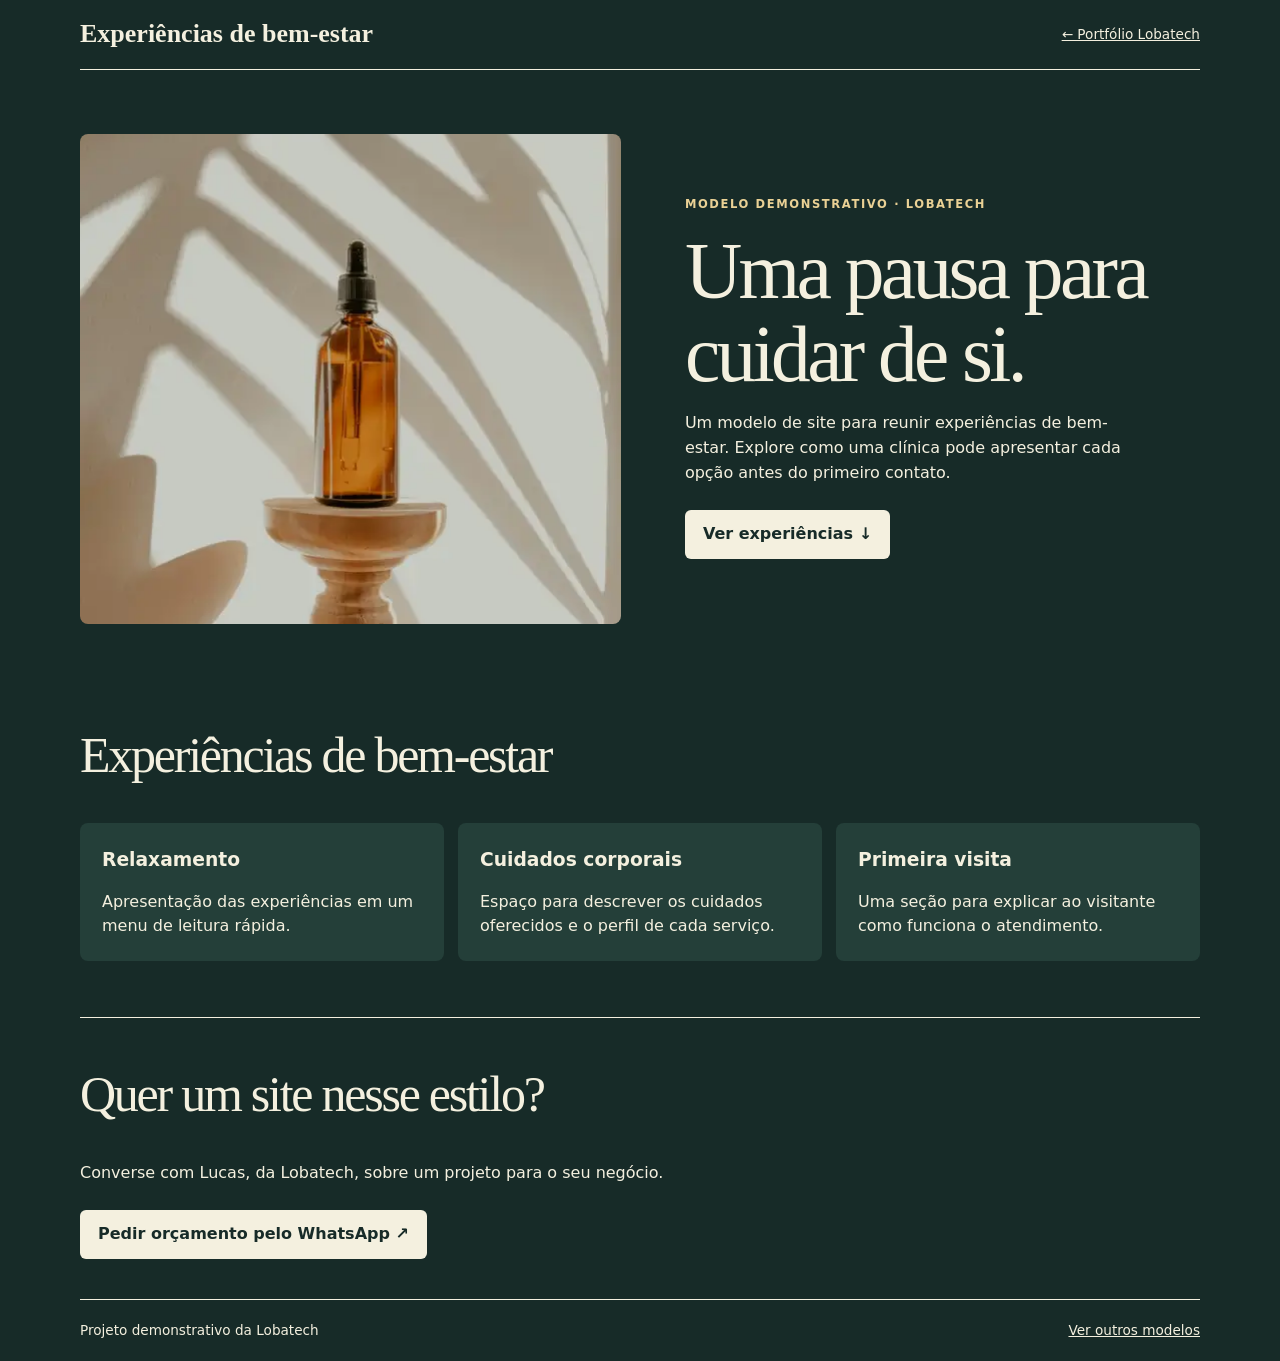
==== projetos/clinica-de-estetica.html @ 90ce18e4 "Substitui as três prévias por modelos demonstrativos da Lobatech" ====
<!doctype html>
<html lang="pt-BR"><head><meta charset="utf-8"><meta name="viewport" content="width=device-width,initial-scale=1"><title>Site para Clínica de Estética · Portfólio Lobatech</title><meta name="description" content="Um modelo de site para reunir experiências de bem-estar. Explore como uma clínica pode apresentar cada opção antes do primeiro contato."><link rel="stylesheet" href="modelos.css"></head>
<body class="clinica"><header><strong class="identity">Experiências de bem-estar</strong><a class="back" href="../#portfolio">← Portfólio Lobatech</a></header>
<main><section class="hero"><div><span class="eyebrow">Modelo demonstrativo · Lobatech</span><h1>Uma pausa para cuidar de si.</h1><p>Um modelo de site para reunir experiências de bem-estar. Explore como uma clínica pode apresentar cada opção antes do primeiro contato.</p><a class="cta" href="#servicos">Ver experiências ↓</a></div><img src="../assets/editorial-clinica.webp" width="540" height="600" alt=""></section>
<section id="servicos"><h2>Experiências de bem-estar</h2><div class="grid"><article><h3>Relaxamento</h3><p>Apresentação das experiências em um menu de leitura rápida.</p></article><article><h3>Cuidados corporais</h3><p>Espaço para descrever os cuidados oferecidos e o perfil de cada serviço.</p></article><article><h3>Primeira visita</h3><p>Uma seção para explicar ao visitante como funciona o atendimento.</p></article></div></section>
<section class="contact"><h2>Quer um site nesse estilo?</h2><p>Converse com Lucas, da Lobatech, sobre um projeto para o seu negócio.</p><a class="cta" href="https://wa.me/5547920002728?text=Ol%C3%A1%2C%20Lucas%21%20Vi%20o%20modelo%20Site%20para%20Cl%C3%ADnica%20de%20Est%C3%A9tica%20no%20portf%C3%B3lio%20da%20Lobatech%20e%20gostaria%20de%20pedir%20um%20or%C3%A7amento.">Pedir orçamento pelo WhatsApp ↗</a></section></main><footer>Projeto demonstrativo da Lobatech<a href="../#portfolio">Ver outros modelos</a></footer></body></html>
---- projetos/modelos.css ----
*{box-sizing:border-box}html{scroll-behavior:smooth}body{margin:0;background:var(--paper);color:var(--ink);font:16px/1.55 system-ui,sans-serif}.facial{--paper:#faf6ef;--ink:#332c26;--accent:#794339;--panel:#eee4d8}.clinica{--paper:#172b28;--ink:#f4f0df;--accent:#ead195;--panel:#243f39}.avancada{--paper:#f7f6fa;--ink:#302736;--accent:#72567d;--panel:#e9e3ed}a{color:inherit}a:focus-visible{outline:3px solid var(--accent);outline-offset:4px}header,main,footer{width:min(1120px,92%);margin:auto}header,footer{display:flex;align-items:center;justify-content:space-between;gap:16px;padding:20px 0}header{border-bottom:1px solid currentColor}.identity{font:600 clamp(18px,2.4vw,26px)/1.1 Georgia,serif}.back{font-size:.85rem}.hero{display:grid;grid-template-columns:1.05fr 1fr;gap:clamp(20px,5vw,70px);align-items:center;padding:clamp(28px,5vw,72px) 0}.hero img{width:100%;height:clamp(280px,42vw,490px);object-fit:cover;border-radius:64% 64% 8px 8px}.clinica .hero img{border-radius:8px;order:-1}.avancada .hero img{border-radius:100px 4px 100px 4px}.eyebrow{letter-spacing:.14em;text-transform:uppercase;font-size:.72rem;font-weight:bold;color:var(--accent)}h1,h2{font-family:Georgia,serif;font-weight:500;letter-spacing:-.045em;line-height:1.04}h1{font-size:clamp(46px,6.2vw,84px);margin:15px 0}h2{font-size:clamp(32px,4vw,50px)}.hero p{max-width:45ch}.cta{display:inline-block;padding:12px 18px;margin:.5rem 0;border-radius:6px;background:var(--ink);color:var(--paper);text-decoration:none;font-weight:650}.grid{display:grid;grid-template-columns:repeat(3,1fr);gap:14px}.grid article{background:var(--panel);padding:22px;border-radius:8px}h3{margin:0}article p{margin-bottom:0}.contact{margin:56px 0 32px;border-top:1px solid;padding-top:8px}footer{border-top:1px solid;font-size:.85rem}@media(max-width:650px){.hero,.grid{grid-template-columns:1fr}.clinica .hero img{order:0}.hero img{height:260px}header{align-items:flex-start}.back{white-space:nowrap}}@media(prefers-reduced-motion:reduce){html{scroll-behavior:auto}}
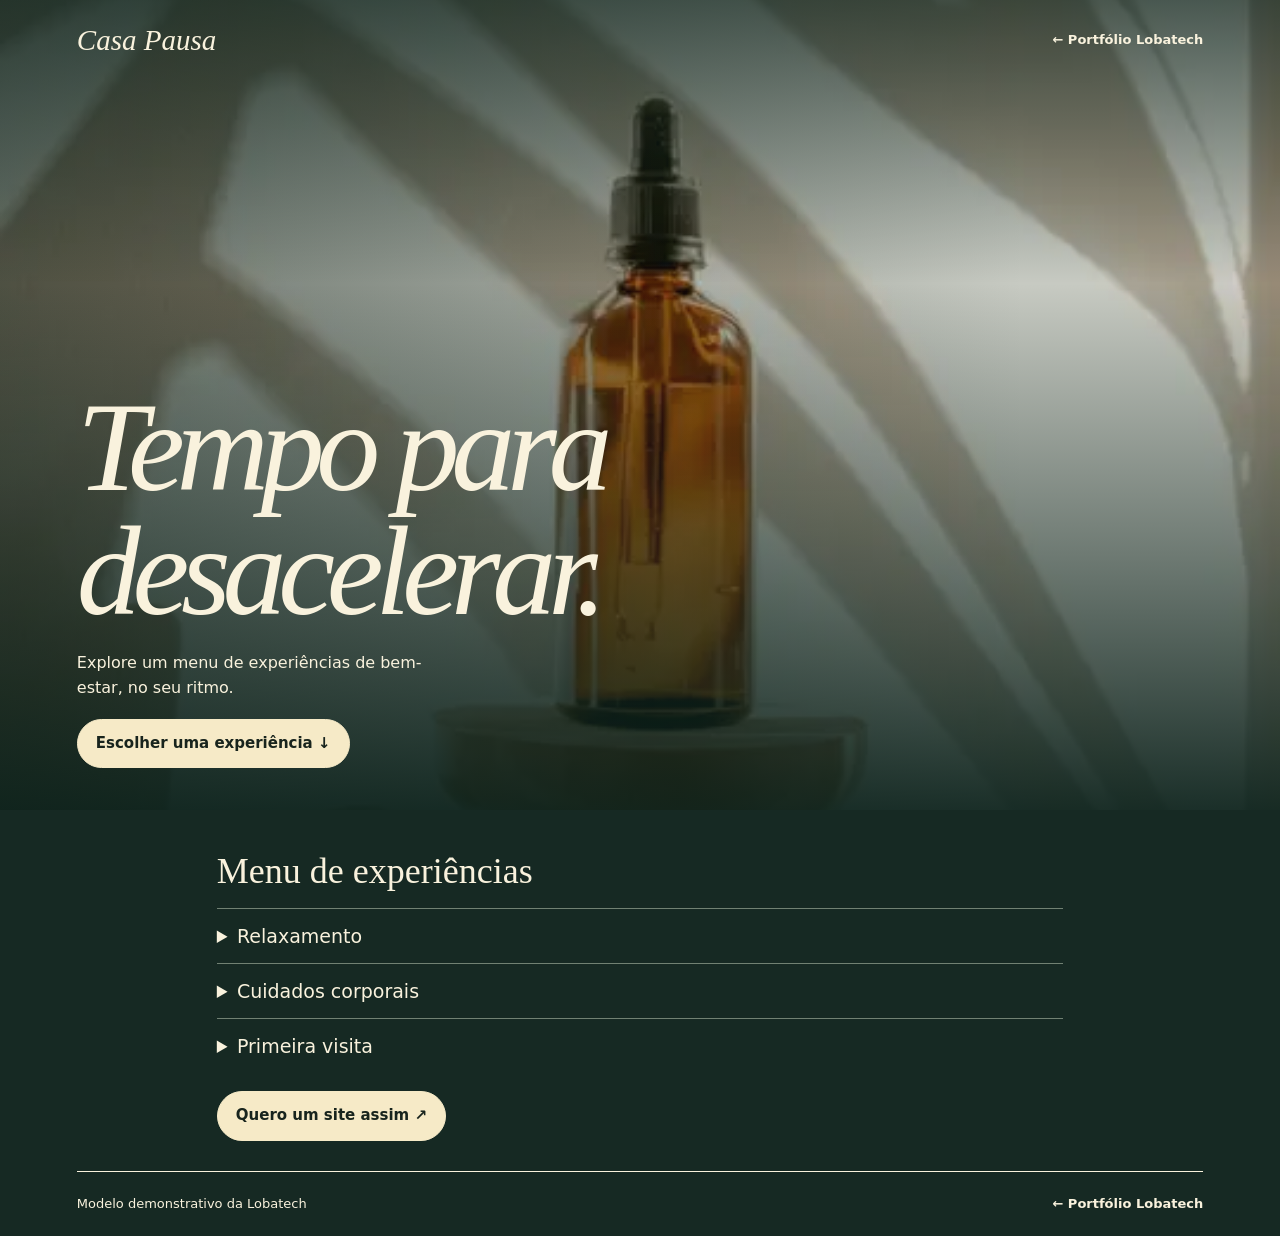
==== commit e65d8f87: "Cria layouts editorial, imersivo e de catálogo para as três demonstrações" ====
--- a/projetos/clinica-de-estetica.html
+++ b/projetos/clinica-de-estetica.html
@@ -1,6 +1,2 @@
-<!doctype html>
-<html lang="pt-BR"><head><meta charset="utf-8"><meta name="viewport" content="width=device-width,initial-scale=1"><title>Site para Clínica de Estética · Portfólio Lobatech</title><meta name="description" content="Um modelo de site para reunir experiências de bem-estar. Explore como uma clínica pode apresentar cada opção antes do primeiro contato."><link rel="stylesheet" href="modelos.css"></head>
-<body class="clinica"><header><strong class="identity">Experiências de bem-estar</strong><a class="back" href="../#portfolio">← Portfólio Lobatech</a></header>
-<main><section class="hero"><div><span class="eyebrow">Modelo demonstrativo · Lobatech</span><h1>Uma pausa para cuidar de si.</h1><p>Um modelo de site para reunir experiências de bem-estar. Explore como uma clínica pode apresentar cada opção antes do primeiro contato.</p><a class="cta" href="#servicos">Ver experiências ↓</a></div><img src="../assets/editorial-clinica.webp" width="540" height="600" alt=""></section>
-<section id="servicos"><h2>Experiências de bem-estar</h2><div class="grid"><article><h3>Relaxamento</h3><p>Apresentação das experiências em um menu de leitura rápida.</p></article><article><h3>Cuidados corporais</h3><p>Espaço para descrever os cuidados oferecidos e o perfil de cada serviço.</p></article><article><h3>Primeira visita</h3><p>Uma seção para explicar ao visitante como funciona o atendimento.</p></article></div></section>
-<section class="contact"><h2>Quer um site nesse estilo?</h2><p>Converse com Lucas, da Lobatech, sobre um projeto para o seu negócio.</p><a class="cta" href="https://wa.me/5547920002728?text=Ol%C3%A1%2C%20Lucas%21%20Vi%20o%20modelo%20Site%20para%20Cl%C3%ADnica%20de%20Est%C3%A9tica%20no%20portf%C3%B3lio%20da%20Lobatech%20e%20gostaria%20de%20pedir%20um%20or%C3%A7amento.">Pedir orçamento pelo WhatsApp ↗</a></section></main><footer>Projeto demonstrativo da Lobatech<a href="../#portfolio">Ver outros modelos</a></footer></body></html>+<!doctype html><html lang="pt-BR"><head><meta charset="utf-8"><meta name="viewport" content="width=device-width,initial-scale=1"><title>Casa Pausa · Modelo Lobatech</title><style>*{box-sizing:border-box}body{margin:0}a{color:inherit;text-underline-offset:4px}a:focus-visible,button:focus-visible,summary:focus-visible{outline:3px solid #db8731;outline-offset:4px}button,summary{cursor:pointer}button{font:inherit}img{display:block;width:100%;object-fit:cover}h1,h2,h3,p,figure{margin:0}p{line-height:1.55}.back{font:600 13px/1.3 system-ui;text-decoration:none}.order{display:inline-block;font:700 15px/1.3 system-ui;text-decoration:none;padding:14px 18px;border-radius:3px}.foot{display:flex;justify-content:space-between;align-items:center;gap:15px;flex-wrap:wrap;padding:24px 0;margin-top:32px;border-top:1px solid currentColor;font:13px system-ui}
+body{background:#162923;color:#f9f2dd;font:16px system-ui}.scene{min-height:clamp(530px,90svh,820px);position:relative;isolation:isolate;display:flex;flex-direction:column;justify-content:space-between;padding:24px 6vw 42px;overflow:hidden}.scene>img{position:absolute;inset:0;z-index:-2;width:100%;height:100%;object-position:50% 47%}.scene:before{content:"";position:absolute;inset:0;z-index:-1;background:linear-gradient(180deg,#132720b3,transparent 35%,#0b211bea 100%),linear-gradient(90deg,#15251c89,transparent 80%)}header{display:flex;justify-content:space-between;align-items:center}.mark{font:italic 29px Georgia}.scene h1{font:italic 500 clamp(60px,10vw,135px)/.97 Georgia;letter-spacing:-.065em;max-width:11ch}.scene p{margin-top:18px;max-width:36ch}.order{border:1px solid #f6eac7;border-radius:30px;color:#18241d;background:#f6eac7;margin-top:18px}.menu{max-width:1000px;margin:auto;padding:40px 6vw 10px}.menu h2{font:36px Georgia;margin-bottom:16px}details{border-top:1px solid #718173;padding:16px 0}summary{font-size:19px}details p{margin:12px 0;color:#cedbcf}.foot{margin:20px 6vw 0}@media(max-width:600px){.scene{min-height:630px}.scene h1{font-size:64px}}</style></head><body><main><section class="scene"><img src="../assets/editorial-clinica.webp" alt=""><header><span class="mark">Casa Pausa</span><a class="back" href="https://lobatex-luc.github.io/Lobatech/#portfolio">← Portfólio Lobatech</a></header><div><h1>Tempo para desacelerar.</h1><p>Explore um menu de experiências de bem-estar, no seu ritmo.</p><a class="order" href="#experiencias">Escolher uma experiência ↓</a></div></section><section class="menu" id="experiencias"><h2>Menu de experiências</h2><details><summary>Relaxamento</summary><p>Um momento dedicado à pausa. Converse sobre preferências e conheça o formato da experiência.</p></details><details><summary>Cuidados corporais</summary><p>Explore as opções de cuidado e organize as perguntas para a primeira visita.</p></details><details><summary>Primeira visita</summary><p>Conheça o espaço e conte o que procura antes de escolher uma experiência.</p></details><a class="order" href="https://wa.me/5547920002728?text=Ol%C3%A1%2C%20Lucas%21%20Gostaria%20de%20um%20or%C3%A7amento%20para%20um%20site%20no%20estilo%20do%20modelo%20Casa%20Pausa.">Quero um site assim ↗</a></section><footer class="foot"><span>Modelo demonstrativo da Lobatech</span><a class="back" href="https://lobatex-luc.github.io/Lobatech/#portfolio">← Portfólio Lobatech</a></footer></main></body></html>
